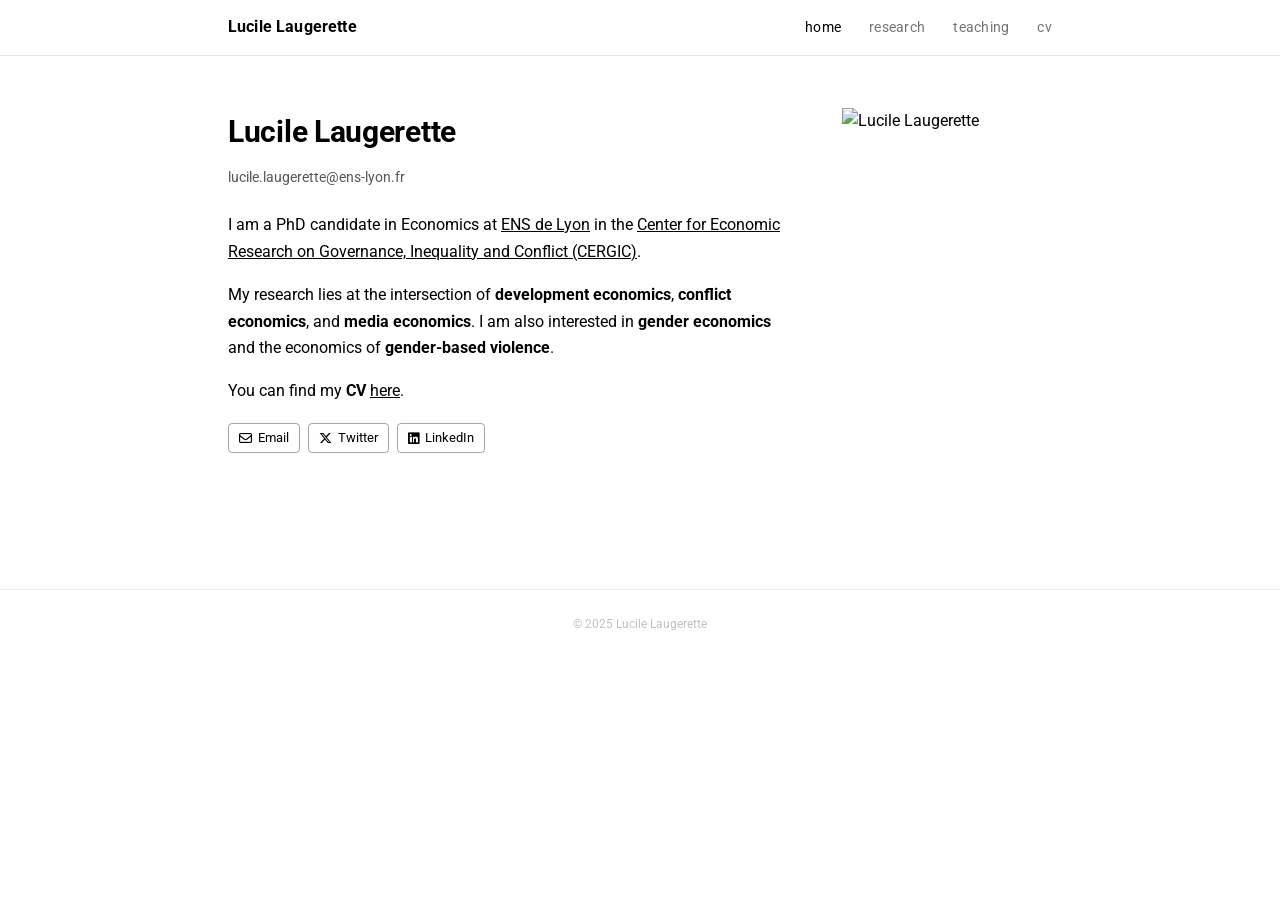
==== index.html @ d3049e8c "Add files via upload" ====
<!DOCTYPE html>
<html lang="en">
<head>
  <meta charset="UTF-8">
  <meta name="viewport" content="width=device-width, initial-scale=1.0">
  <title>Lucile Laugerette</title>
  <meta name="description" content="PhD candidate in Economics at ENS de Lyon. Research on development economics, conflict economics, and media economics.">
  <link rel="stylesheet" href="assets/css/style.css">
  <link rel="preconnect" href="https://fonts.googleapis.com">
  <link rel="preconnect" href="https://fonts.gstatic.com" crossorigin>
  <link href="https://fonts.googleapis.com/css2?family=Roboto:wght@400;500;700&display=swap" rel="stylesheet">
  <link rel="stylesheet" href="https://cdnjs.cloudflare.com/ajax/libs/font-awesome/6.4.2/css/all.min.css" crossorigin="anonymous">
</head>
<body>

  <nav class="navbar">
    <div class="navbar-container">
      <a class="navbar-brand" href="index.html">Lucile Laugerette</a>
      <ul class="navbar-nav">
        <li><a href="index.html" class="active">home</a></li>
        <li><a href="research.html">research</a></li>
        <li><a href="teaching.html">teaching</a></li>
        <li><a href="https://www.dropbox.com/scl/fi/gko3bkin5we8yb2ypyens/CV_2026_03.pdf?rlkey=1qbg7u7tfnl9n0yijng3u2tx8&dl=0" target="_blank">cv</a></li>
      </ul>
    </div>
  </nav>

  <main>
    <div class="profile">

      <div class="profile-info">
        <h1>Lucile Laugerette</h1>
        <a class="contact-email" href="mailto:lucile.laugerette@ens-lyon.fr">lucile.laugerette@ens-lyon.fr</a>

        <p>
          I am a PhD candidate in Economics at <a href="https://www.ens-lyon.fr/en/">ENS de Lyon</a>
          in the <a href="https://www.cergic-lyon.fr/">Center for Economic Research on Governance,
          Inequality and Conflict (CERGIC)</a>.
        </p>

        <p>
          My research lies at the intersection of <strong>development economics</strong>,
          <strong>conflict economics</strong>, and <strong>media economics</strong>.
          I am also interested in <strong>gender economics</strong> and the economics of
          <strong>gender-based violence</strong>.
        </p>

        <p>
          You can find my <strong>CV</strong>
          <a href="https://www.dropbox.com/scl/fi/gko3bkin5we8yb2ypyens/CV_2026_03.pdf?rlkey=1qbg7u7tfnl9n0yijng3u2tx8&dl=0" target="_blank">here</a>.
        </p>

        <div class="social-links">
          <a href="mailto:lucile.laugerette@ens-lyon.fr">
            <i class="fa-regular fa-envelope"></i> Email
          </a>
          <a href="https://twitter.com/lucilelgt_eco" target="_blank" rel="noopener">
            <i class="fa-brands fa-x-twitter"></i> Twitter
          </a>
          <a href="https://linkedin.com/in/lucile-laugerette" target="_blank" rel="noopener">
            <i class="fa-brands fa-linkedin"></i> LinkedIn
          </a>
          <!-- Uncomment when you have a Google Scholar profile:
          <a href="YOUR_GOOGLE_SCHOLAR_LINK" target="_blank" rel="noopener">
            <i class="fa-brands fa-google-scholar"></i> Google Scholar
          </a>
          -->
        </div>
      </div>

      <div class="profile-photo">
        <!-- Replace profile.jpg with your photo file -->
        <img src="assets/img/profile.jpg" alt="Lucile Laugerette">
      </div>

    </div>
  </main>

  <footer>
    &copy; 2025 Lucile Laugerette
  </footer>

</body>
</html>
---- assets/css/style.css ----
/* ===========================
   Lucile Laugerette — Academic Website
   Style inspired by al-folio
   =========================== */

*, *::before, *::after { box-sizing: border-box; }

html { scroll-behavior: smooth; }

body {
  margin: 0;
  font-family: "Roboto", "Helvetica Neue", Helvetica, Arial, sans-serif;
  font-size: 1rem;
  font-weight: 400;
  line-height: 1.68;
  color: #000;
  background: #fff;
}

p { margin: 0 0 1rem; }

a { color: #000; text-decoration: underline; }
a:hover { opacity: 0.6; }

/* ===========================
   NAVBAR
   =========================== */
nav.navbar {
  position: fixed;
  top: 0; left: 0; right: 0;
  height: 56px;
  background: rgba(255, 255, 255, 0.96);
  backdrop-filter: blur(6px);
  border-bottom: 1px solid rgba(0, 0, 0, 0.1);
  z-index: 1000;
  display: flex;
  align-items: center;
}

.navbar-container {
  max-width: 880px;
  width: 100%;
  margin: 0 auto;
  padding: 0 28px;
  display: flex;
  align-items: center;
  justify-content: space-between;
}

.navbar-brand {
  font-weight: 700;
  font-size: 1rem;
  text-decoration: none;
  color: #000;
  letter-spacing: 0.01em;
}

.navbar-nav {
  list-style: none;
  margin: 0; padding: 0;
  display: flex;
  gap: 28px;
}

.navbar-nav a {
  text-decoration: none;
  font-size: 0.85rem;
  color: rgba(0, 0, 0, 0.55);
  letter-spacing: 0.02em;
  transition: color 0.15s;
}

.navbar-nav a:hover,
.navbar-nav a.active {
  color: #000;
  opacity: 1;
}

/* ===========================
   MAIN CONTAINER
   =========================== */
main {
  max-width: 880px;
  margin: 0 auto;
  padding: 96px 28px 88px;
}

/* ===========================
   HOME — PROFILE SECTION
   =========================== */
.profile {
  display: flex;
  gap: 52px;
  align-items: flex-start;
  margin-top: 12px;
}

.profile-info { flex: 1; }

.profile-info h1 {
  font-size: 1.85rem;
  font-weight: 700;
  margin: 0 0 6px;
  letter-spacing: -0.01em;
}

.contact-email {
  display: inline-block;
  font-size: 0.9rem;
  color: #555;
  text-decoration: none;
  margin-bottom: 22px;
}
.contact-email:hover { opacity: 0.7; }

.profile-photo {
  width: 210px;
  flex-shrink: 0;
}

.profile-photo img {
  width: 100%;
  display: block;
}

/* Social / external links */
.social-links {
  display: flex;
  flex-wrap: wrap;
  gap: 8px;
  margin-top: 18px;
}

.social-links a {
  display: inline-flex;
  align-items: center;
  gap: 6px;
  font-size: 0.82rem;
  text-decoration: none;
  color: #000;
  border: 1px solid rgba(0, 0, 0, 0.35);
  padding: 3px 10px;
  border-radius: 4px;
  transition: background 0.15s, color 0.15s;
}

.social-links a:hover {
  background: #000;
  color: #fff;
  opacity: 1;
}

/* ===========================
   SECTION TITLE
   =========================== */
h2.section-title {
  font-size: 0.78rem;
  font-weight: 700;
  text-transform: uppercase;
  letter-spacing: 0.12em;
  border-bottom: 1px solid rgba(0, 0, 0, 0.15);
  padding-bottom: 8px;
  margin: 56px 0 28px;
  color: #000;
}

/* ===========================
   PAPER ENTRIES
   =========================== */
.paper {
  margin-bottom: 30px;
  padding-bottom: 30px;
  border-bottom: 1px solid rgba(0, 0, 0, 0.06);
}

.paper:last-child { border-bottom: none; }

.paper-title {
  font-size: 1rem;
  font-weight: 600;
  margin: 0 0 5px;
  line-height: 1.45;
}

.jmp-badge {
  display: inline-block;
  font-size: 0.68rem;
  font-weight: 700;
  text-transform: uppercase;
  letter-spacing: 0.06em;
  background: #000;
  color: #fff;
  padding: 2px 7px;
  border-radius: 3px;
  margin-left: 9px;
  vertical-align: middle;
  position: relative;
  top: -1px;
}

.paper-coauthors {
  font-size: 0.88rem;
  color: #444;
  margin: 0 0 3px;
}

.paper-venue {
  font-size: 0.88rem;
  color: #444;
  font-style: italic;
  margin: 0 0 8px;
}

.paper-links {
  display: flex;
  flex-wrap: wrap;
  gap: 6px;
  margin-top: 9px;
}

.paper-links a {
  font-size: 0.74rem;
  text-decoration: none;
  color: #000;
  border: 1px solid rgba(0, 0, 0, 0.38);
  padding: 2px 9px;
  border-radius: 3px;
  letter-spacing: 0.03em;
  transition: background 0.15s, color 0.15s;
}

.paper-links a:hover {
  background: #000;
  color: #fff;
  opacity: 1;
}

/* Collapsible abstract */
details.abstract { margin-top: 9px; }

details.abstract summary {
  cursor: pointer;
  font-size: 0.8rem;
  color: #888;
  user-select: none;
  list-style: none;
  display: inline-flex;
  align-items: center;
  gap: 5px;
  transition: color 0.15s;
}

details.abstract summary::-webkit-details-marker { display: none; }

details.abstract summary::before {
  content: "▸";
  display: inline-block;
  font-size: 0.7rem;
  transition: transform 0.2s;
}

details.abstract[open] summary::before { transform: rotate(90deg); }

details.abstract summary:hover { color: #000; }

.abstract-body {
  font-size: 0.88rem;
  color: #333;
  line-height: 1.68;
  margin-top: 10px;
  padding: 13px 16px;
  background: #f7f7f7;
  border-left: 3px solid rgba(0, 0, 0, 0.12);
}

/* ===========================
   TEACHING PAGE
   =========================== */
.teaching-year {
  font-size: 0.78rem;
  font-weight: 700;
  text-transform: uppercase;
  letter-spacing: 0.1em;
  color: #999;
  margin-bottom: 16px;
}

.teaching-entry {
  margin-bottom: 26px;
  padding-bottom: 26px;
  border-bottom: 1px solid rgba(0, 0, 0, 0.06);
}

.teaching-entry:last-child { border-bottom: none; }

.teaching-entry h3 {
  font-size: 1rem;
  font-weight: 600;
  margin: 0 0 4px;
}

.teaching-entry .course-meta {
  font-size: 0.88rem;
  color: #555;
  margin: 0;
}

/* ===========================
   FOOTER
   =========================== */
footer {
  text-align: center;
  padding: 24px;
  font-size: 0.78rem;
  color: #c0c0c0;
  border-top: 1px solid rgba(0, 0, 0, 0.07);
  margin-top: 48px;
}

/* ===========================
   RESPONSIVE
   =========================== */
@media (max-width: 640px) {
  .profile { flex-direction: column-reverse; }
  .profile-photo { width: 150px; }
  main { padding: 80px 20px 64px; }
  .navbar-container { padding: 0 18px; }
  .navbar-nav { gap: 18px; }
}
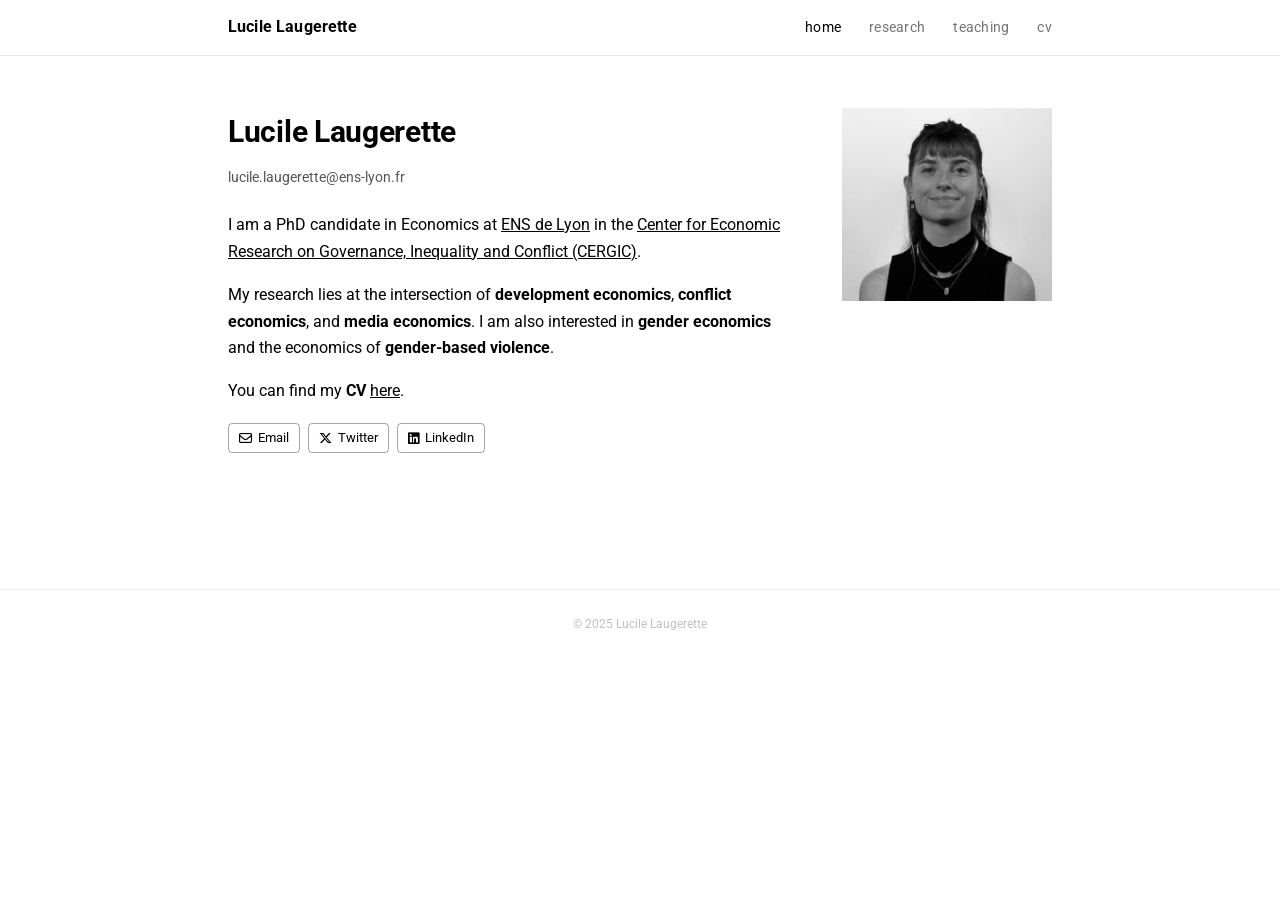
==== commit 86530b13: "Add files via upload" ====
--- a/index.html
+++ b/index.html
@@ -20,7 +20,7 @@
         <li><a href="index.html" class="active">home</a></li>
         <li><a href="research.html">research</a></li>
         <li><a href="teaching.html">teaching</a></li>
-        <li><a href="https://www.dropbox.com/scl/fi/gko3bkin5we8yb2ypyens/CV_2026_03.pdf?rlkey=1qbg7u7tfnl9n0yijng3u2tx8&dl=0" target="_blank">cv</a></li>
+        <li><a href="cv.html" target="_blank">cv</a></li>
       </ul>
     </div>
   </nav>
@@ -47,7 +47,7 @@
 
         <p>
           You can find my <strong>CV</strong>
-          <a href="https://www.dropbox.com/scl/fi/gko3bkin5we8yb2ypyens/CV_2026_03.pdf?rlkey=1qbg7u7tfnl9n0yijng3u2tx8&dl=0" target="_blank">here</a>.
+          <a href="cv.html" target="_blank">here</a>.
         </p>
 
         <div class="social-links">
@@ -70,7 +70,7 @@
 
       <div class="profile-photo">
         <!-- Replace profile.jpg with your photo file -->
-        <img src="assets/img/profile.jpg" alt="Lucile Laugerette">
+        <img src="profile.jpg" alt="Lucile Laugerette">
       </div>
 
     </div>
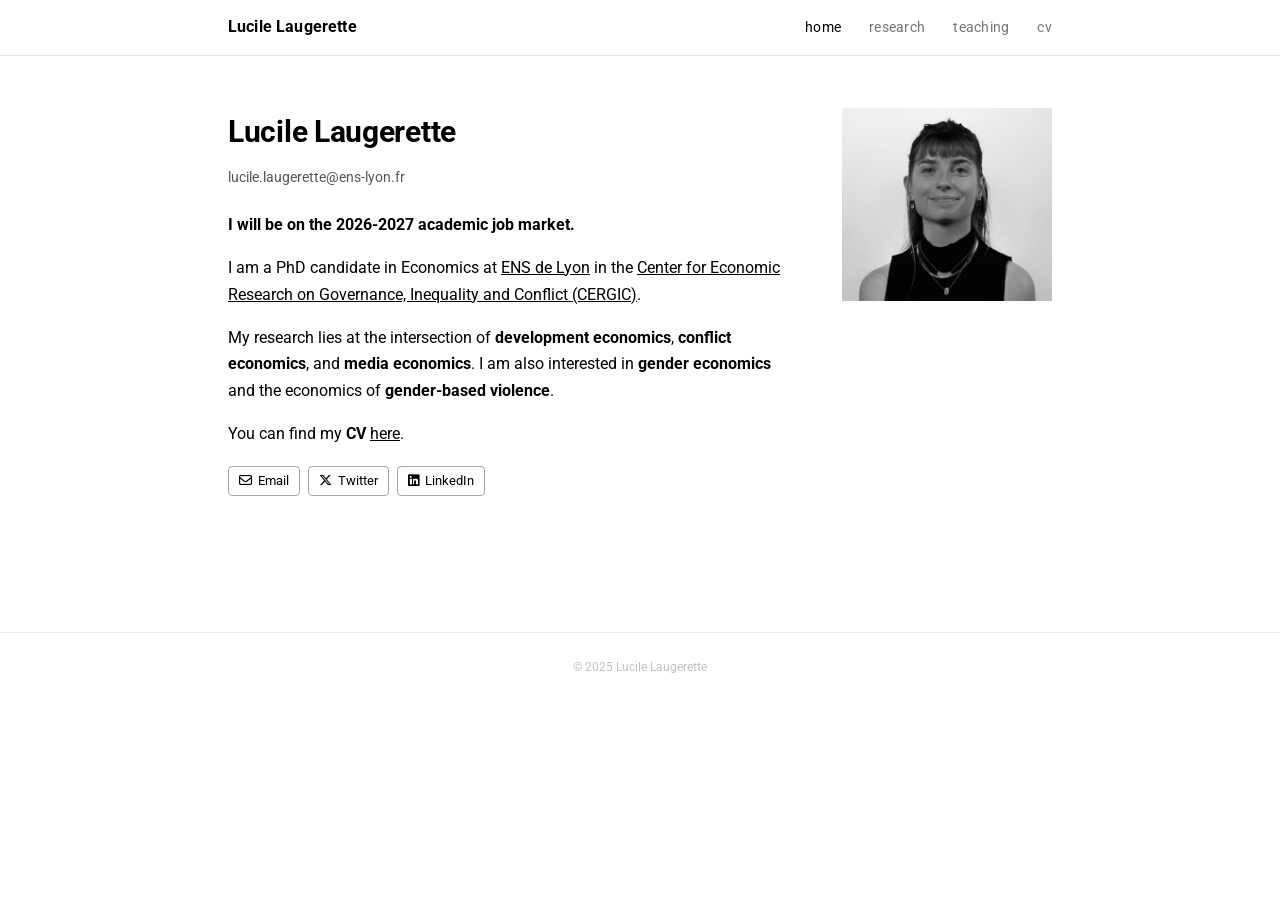
==== commit 3db96253: "Add files via upload" ====
--- a/index.html
+++ b/index.html
@@ -31,6 +31,8 @@
       <div class="profile-info">
         <h1>Lucile Laugerette</h1>
         <a class="contact-email" href="mailto:lucile.laugerette@ens-lyon.fr">lucile.laugerette@ens-lyon.fr</a>
+
+        <p><strong>I will be on the 2026-2027 academic job market.</strong></p>
 
         <p>
           I am a PhD candidate in Economics at <a href="https://www.ens-lyon.fr/en/">ENS de Lyon</a>
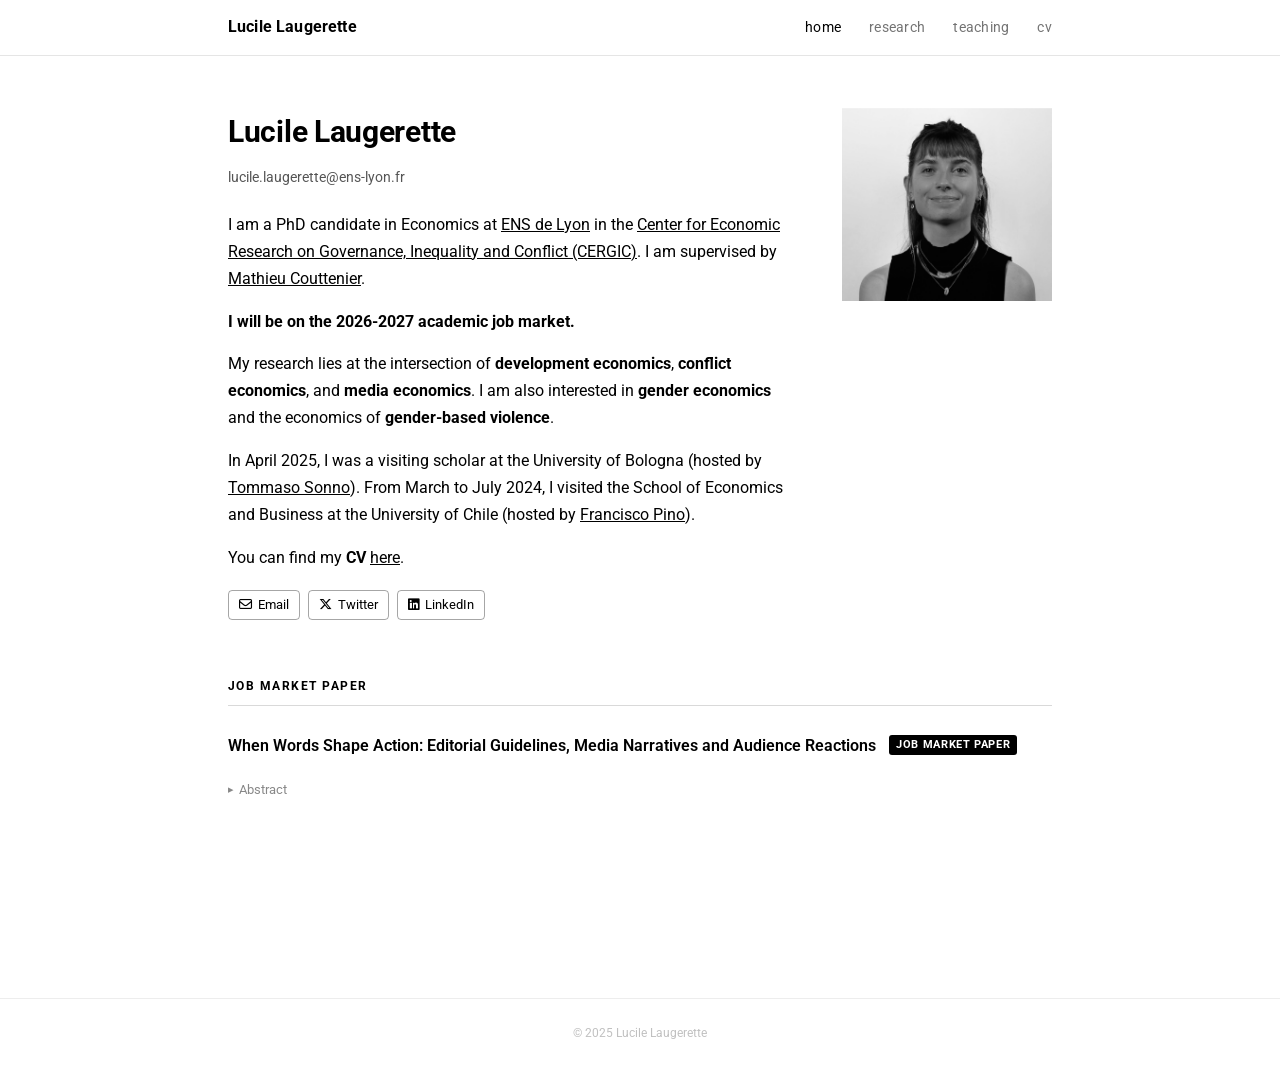
==== commit a52dfcbd: "Add files via upload" ====
--- a/index.html
+++ b/index.html
@@ -15,7 +15,7 @@
 
   <nav class="navbar">
     <div class="navbar-container">
-      <a class="navbar-brand" href="index.html">Lucile Laugerette</a>
+      <a class="navbar-brand" href="index.html">Lucile <strong>Laugerette</strong></a>
       <ul class="navbar-nav">
         <li><a href="index.html" class="active">home</a></li>
         <li><a href="research.html">research</a></li>
@@ -29,22 +29,31 @@
     <div class="profile">
 
       <div class="profile-info">
-        <h1>Lucile Laugerette</h1>
+        <h1>Lucile <strong>Laugerette</strong></h1>
         <a class="contact-email" href="mailto:lucile.laugerette@ens-lyon.fr">lucile.laugerette@ens-lyon.fr</a>
 
-        <p><strong>I will be on the 2026-2027 academic job market.</strong></p>
 
         <p>
           I am a PhD candidate in Economics at <a href="https://www.ens-lyon.fr/en/">ENS de Lyon</a>
           in the <a href="https://www.cergic-lyon.fr/">Center for Economic Research on Governance,
-          Inequality and Conflict (CERGIC)</a>.
+          Inequality and Conflict (CERGIC)</a>. I am supervised by <a href="https://sites.google.com/site/coutteniermathieu/home" target="_blank">Mathieu Couttenier</a>.
         </p>
+        
+        <p><strong>I will be on the 2026-2027 academic job market.</strong></p>
 
         <p>
           My research lies at the intersection of <strong>development economics</strong>,
           <strong>conflict economics</strong>, and <strong>media economics</strong>.
           I am also interested in <strong>gender economics</strong> and the economics of
           <strong>gender-based violence</strong>.
+        </p>
+
+        <p>
+          In April 2025, I was a visiting scholar at the University of Bologna (hosted by
+          <a href="https://www.tommasosonno.com/" target="_blank">Tommaso Sonno</a>).
+          From March to July 2024, I visited the School of Economics and Business at the
+          University of Chile (hosted by
+          <a href="http://www.franciscopino.com/Site/Home.html" target="_blank">Francisco Pino</a>).
         </p>
 
         <p>
@@ -76,6 +85,45 @@
       </div>
 
     </div>
+
+    <section class="jmp-section">
+      <h2 class="section-title">Job Market Paper</h2>
+      <div class="paper paper-with-image">
+        <div class="paper-content">
+          <p class="paper-title">
+            When Words Shape Action: Editorial Guidelines, Media Narratives and Audience Reactions
+            <span class="jmp-badge">Job Market Paper</span>
+          </p>
+          <div class="paper-links">
+            <!-- <a href="#">PDF</a> -->
+            <!-- <a href="#">Slides</a> -->
+          </div>
+          <details class="abstract">
+            <summary>Abstract</summary>
+            <div class="abstract-body">
+              Media organizations increasingly adopt editorial standards to govern coverage of sensitive
+              topics, yet their effectiveness as policy instruments remains unexamined. This paper evaluates
+              newsroom guidelines designed to improve reporting on gender-based violence in France. Between
+              2018 and 2025, I document the staggered adoption of editorial guidelines across 42 local
+              newspapers, which simultaneously discourage euphemistic terminology, mandate legally precise
+              language, and often require provision of emergency resources. Combining exhaustive femicide
+              event records with article-level text analysis and departmental helpline and petition data,
+              I estimate effects on both coverage patterns and victim help-seeking behavior. Event-study estimates
+              reveal that guideline adoption reduces passion-framed articles by 79% and increases
+              legally precise terminology by 87%, with no reduction in coverage volume. These reporting
+              shifts translate into measurable behavioral responses: departments with greater circulation of
+              compliant coverage are associated with higher calls to the national domestic violence helpline.
+              These findings suggest that editorial guidelines are a scalable and low-cost policy instrument
+              through which media organizations can reshape narratives around gender-based violence.
+            </div>
+          </details>
+        </div>
+        <div class="paper-image">
+          <img src="assets/img/paper-jmp.jpg" alt="Editorial guidelines paper figure" onerror="this.style.display='none'">
+        </div>
+      </div>
+    </section>
+
   </main>
 
   <footer>
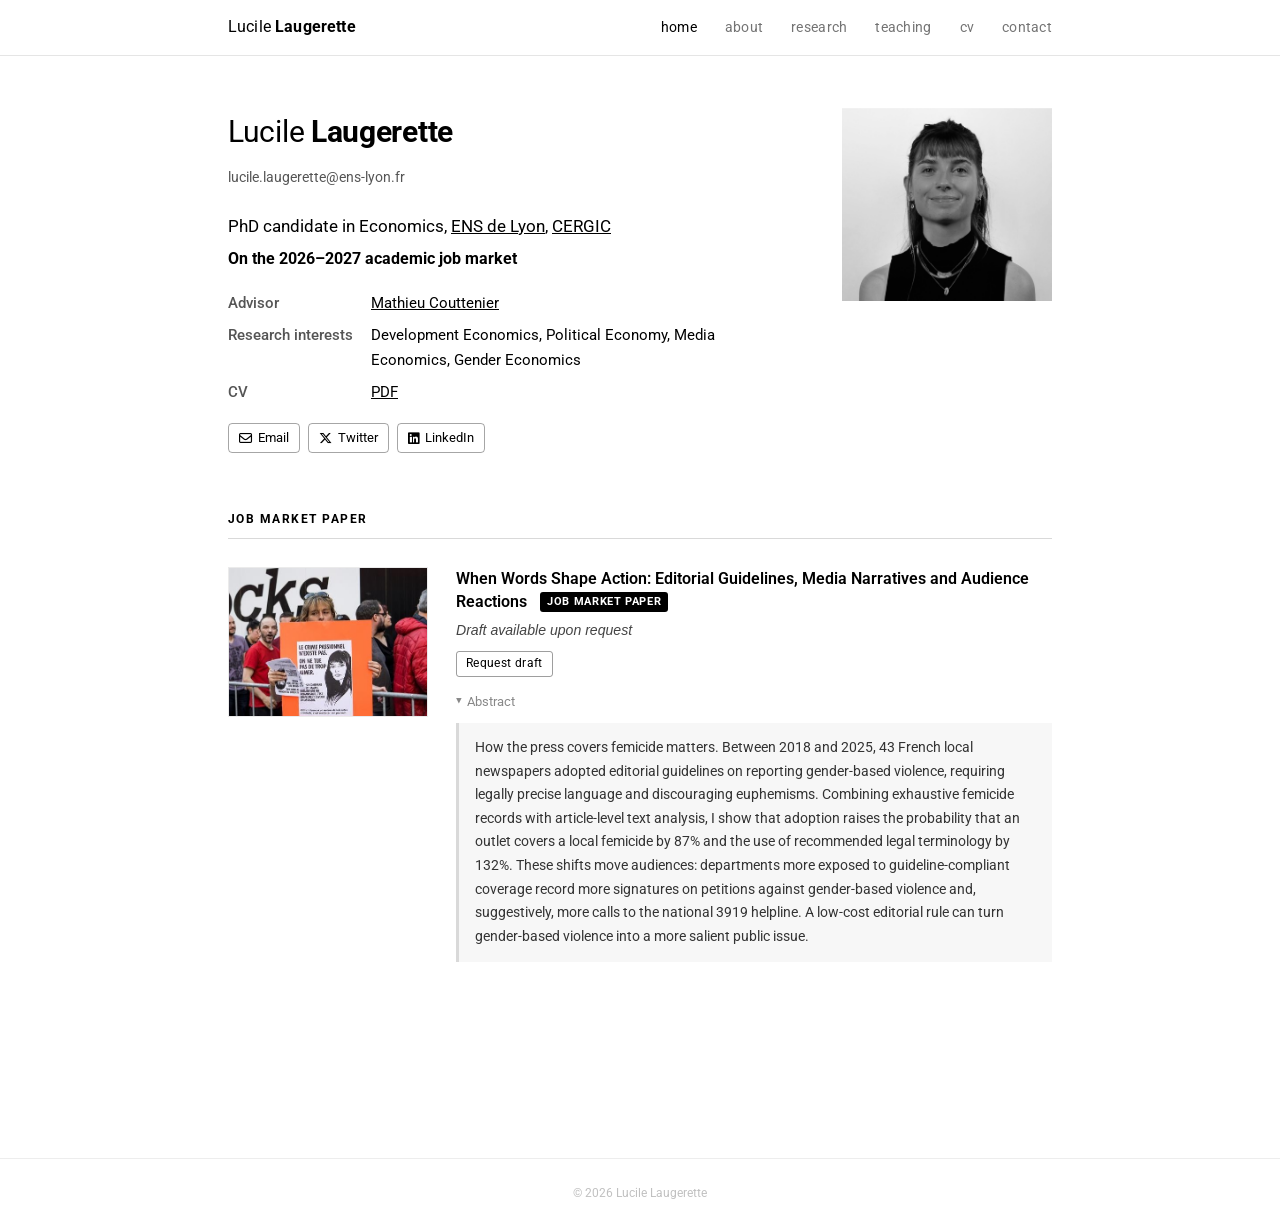
==== commit c9663930: "Add files via upload" ====
--- a/index.html
+++ b/index.html
@@ -1,134 +1,118 @@
-<!DOCTYPE html>
-<html lang="en">
-<head>
-  <meta charset="UTF-8">
-  <meta name="viewport" content="width=device-width, initial-scale=1.0">
-  <title>Lucile Laugerette</title>
-  <meta name="description" content="PhD candidate in Economics at ENS de Lyon. Research on development economics, conflict economics, and media economics.">
-  <link rel="stylesheet" href="assets/css/style.css">
-  <link rel="preconnect" href="https://fonts.googleapis.com">
-  <link rel="preconnect" href="https://fonts.gstatic.com" crossorigin>
-  <link href="https://fonts.googleapis.com/css2?family=Roboto:wght@400;500;700&display=swap" rel="stylesheet">
-  <link rel="stylesheet" href="https://cdnjs.cloudflare.com/ajax/libs/font-awesome/6.4.2/css/all.min.css" crossorigin="anonymous">
-</head>
-<body>
-
-  <nav class="navbar">
-    <div class="navbar-container">
-      <a class="navbar-brand" href="index.html">Lucile <strong>Laugerette</strong></a>
-      <ul class="navbar-nav">
-        <li><a href="index.html" class="active">home</a></li>
-        <li><a href="research.html">research</a></li>
-        <li><a href="teaching.html">teaching</a></li>
-        <li><a href="cv.html" target="_blank">cv</a></li>
-      </ul>
-    </div>
-  </nav>
-
-  <main>
-    <div class="profile">
-
-      <div class="profile-info">
-        <h1>Lucile <strong>Laugerette</strong></h1>
-        <a class="contact-email" href="mailto:lucile.laugerette@ens-lyon.fr">lucile.laugerette@ens-lyon.fr</a>
-
-
-        <p>
-          I am a PhD candidate in Economics at <a href="https://www.ens-lyon.fr/en/">ENS de Lyon</a>
-          in the <a href="https://www.cergic-lyon.fr/">Center for Economic Research on Governance,
-          Inequality and Conflict (CERGIC)</a>. I am supervised by <a href="https://sites.google.com/site/coutteniermathieu/home" target="_blank">Mathieu Couttenier</a>.
-        </p>
-        
-        <p><strong>I will be on the 2026-2027 academic job market.</strong></p>
-
-        <p>
-          My research lies at the intersection of <strong>development economics</strong>,
-          <strong>conflict economics</strong>, and <strong>media economics</strong>.
-          I am also interested in <strong>gender economics</strong> and the economics of
-          <strong>gender-based violence</strong>.
-        </p>
-
-        <p>
-          In April 2025, I was a visiting scholar at the University of Bologna (hosted by
-          <a href="https://www.tommasosonno.com/" target="_blank">Tommaso Sonno</a>).
-          From March to July 2024, I visited the School of Economics and Business at the
-          University of Chile (hosted by
-          <a href="http://www.franciscopino.com/Site/Home.html" target="_blank">Francisco Pino</a>).
-        </p>
-
-        <p>
-          You can find my <strong>CV</strong>
-          <a href="cv.html" target="_blank">here</a>.
-        </p>
-
-        <div class="social-links">
-          <a href="mailto:lucile.laugerette@ens-lyon.fr">
-            <i class="fa-regular fa-envelope"></i> Email
-          </a>
-          <a href="https://twitter.com/lucilelgt_eco" target="_blank" rel="noopener">
-            <i class="fa-brands fa-x-twitter"></i> Twitter
-          </a>
-          <a href="https://linkedin.com/in/lucile-laugerette" target="_blank" rel="noopener">
-            <i class="fa-brands fa-linkedin"></i> LinkedIn
-          </a>
-          <!-- Uncomment when you have a Google Scholar profile:
-          <a href="YOUR_GOOGLE_SCHOLAR_LINK" target="_blank" rel="noopener">
-            <i class="fa-brands fa-google-scholar"></i> Google Scholar
-          </a>
-          -->
-        </div>
-      </div>
-
-      <div class="profile-photo">
-        <!-- Replace profile.jpg with your photo file -->
-        <img src="profile.jpg" alt="Lucile Laugerette">
-      </div>
-
-    </div>
-
-    <section class="jmp-section">
-      <h2 class="section-title">Job Market Paper</h2>
-      <div class="paper paper-with-image">
-        <div class="paper-content">
-          <p class="paper-title">
-            When Words Shape Action: Editorial Guidelines, Media Narratives and Audience Reactions
-            <span class="jmp-badge">Job Market Paper</span>
-          </p>
-          <div class="paper-links">
-            <!-- <a href="#">PDF</a> -->
-            <!-- <a href="#">Slides</a> -->
-          </div>
-          <details class="abstract">
-            <summary>Abstract</summary>
-            <div class="abstract-body">
-              Media organizations increasingly adopt editorial standards to govern coverage of sensitive
-              topics, yet their effectiveness as policy instruments remains unexamined. This paper evaluates
-              newsroom guidelines designed to improve reporting on gender-based violence in France. Between
-              2018 and 2025, I document the staggered adoption of editorial guidelines across 42 local
-              newspapers, which simultaneously discourage euphemistic terminology, mandate legally precise
-              language, and often require provision of emergency resources. Combining exhaustive femicide
-              event records with article-level text analysis and departmental helpline and petition data,
-              I estimate effects on both coverage patterns and victim help-seeking behavior. Event-study estimates
-              reveal that guideline adoption reduces passion-framed articles by 79% and increases
-              legally precise terminology by 87%, with no reduction in coverage volume. These reporting
-              shifts translate into measurable behavioral responses: departments with greater circulation of
-              compliant coverage are associated with higher calls to the national domestic violence helpline.
-              These findings suggest that editorial guidelines are a scalable and low-cost policy instrument
-              through which media organizations can reshape narratives around gender-based violence.
-            </div>
-          </details>
-        </div>
-        <div class="paper-image">
-          <img src="assets/img/paper-jmp.jpg" alt="Editorial guidelines paper figure" onerror="this.style.display='none'">
-        </div>
-      </div>
-    </section>
-
-  </main>
-
-  <footer>
-    &copy; 2025 Lucile Laugerette
-  </footer>
-
-</body>
-</html>
+<!DOCTYPE html>
+<html lang="en">
+<head>
+  <meta charset="UTF-8">
+  <meta name="viewport" content="width=device-width, initial-scale=1.0">
+  <title>Lucile Laugerette</title>
+  <meta name="description" content="PhD candidate in Economics at ENS de Lyon (CERGIC). Research in development economics, political economy, media economics and gender economics.">
+  <link rel="stylesheet" href="assets/css/style.css">
+  <link rel="preconnect" href="https://fonts.googleapis.com">
+  <link rel="preconnect" href="https://fonts.gstatic.com" crossorigin>
+  <link href="https://fonts.googleapis.com/css2?family=Roboto:wght@400;500;700&display=swap" rel="stylesheet">
+  <link rel="stylesheet" href="https://cdnjs.cloudflare.com/ajax/libs/font-awesome/6.4.2/css/all.min.css" crossorigin="anonymous">
+</head>
+<body>
+
+  <nav class="navbar">
+    <div class="navbar-container">
+      <a class="navbar-brand" href="index.html">Lucile <strong>Laugerette</strong></a>
+      <ul class="navbar-nav">
+        <li><a href="index.html" class="active">home</a></li>
+        <li><a href="about.html">about</a></li>
+        <li><a href="research.html">research</a></li>
+        <li><a href="teaching.html">teaching</a></li>
+        <li><a href="https://www.dropbox.com/scl/fi/j5gqd76u5qinqib45f7vp/CV_2026_05.pdf?rlkey=y3kwdu54snvxaa0f609go1i73&dl=0" target="_blank">cv</a></li>
+        <li><a href="contact.html">contact</a></li>
+      </ul>
+    </div>
+  </nav>
+
+  <main>
+    <div class="profile">
+
+      <div class="profile-info">
+        <h1>Lucile <strong>Laugerette</strong></h1>
+        <a class="contact-email" href="mailto:lucile.laugerette@ens-lyon.fr">lucile.laugerette@ens-lyon.fr</a>
+
+        <p class="profile-role">
+          PhD candidate in Economics,
+          <a href="https://www.ens-lyon.fr/en/" target="_blank">ENS de Lyon</a>,
+          <a href="https://www.cergic-lyon.fr/" target="_blank">CERGIC</a>
+        </p>
+
+        <p class="profile-market"><strong>On the 2026–2027 academic job market</strong></p>
+
+        <dl class="profile-facts">
+          <dt>Advisor</dt>
+          <dd><a href="https://sites.google.com/site/coutteniermathieu/home" target="_blank">Mathieu Couttenier</a></dd>
+          <dt>Research interests</dt>
+          <dd>Development Economics, Political Economy, Media Economics, Gender Economics</dd>
+          <dt>CV</dt>
+          <dd><a href="https://www.dropbox.com/scl/fi/j5gqd76u5qinqib45f7vp/CV_2026_05.pdf?rlkey=y3kwdu54snvxaa0f609go1i73&dl=0" target="_blank">PDF</a></dd>
+        </dl>
+
+        <div class="social-links">
+          <a href="mailto:lucile.laugerette@ens-lyon.fr">
+            <i class="fa-regular fa-envelope"></i> Email
+          </a>
+          <a href="https://twitter.com/lucilelgt_eco" target="_blank" rel="noopener">
+            <i class="fa-brands fa-x-twitter"></i> Twitter
+          </a>
+          <a href="https://linkedin.com/in/lucile-laugerette" target="_blank" rel="noopener">
+            <i class="fa-brands fa-linkedin"></i> LinkedIn
+          </a>
+          <!-- Uncomment when you have a Google Scholar profile:
+          <a href="YOUR_GOOGLE_SCHOLAR_LINK" target="_blank" rel="noopener">
+            <i class="fa-brands fa-google-scholar"></i> Google Scholar
+          </a>
+          -->
+        </div>
+      </div>
+
+      <div class="profile-photo">
+        <img src="profile.jpg" alt="Lucile Laugerette">
+      </div>
+
+    </div>
+
+    <section class="jmp-section">
+      <h2 class="section-title">Job Market Paper</h2>
+      <div class="paper paper-with-image">
+        <div class="paper-content">
+          <p class="paper-title">
+            When Words Shape Action: Editorial Guidelines, Media Narratives and Audience Reactions
+            <span class="jmp-badge">Job Market Paper</span>
+          </p>
+          <p class="paper-venue">Draft available upon request</p>
+          <div class="paper-links">
+            <a href="mailto:lucile.laugerette@ens-lyon.fr?subject=Job%20Market%20Paper%20request">Request draft</a>
+            <!-- <a href="#">Slides</a> -->
+          </div>
+          <details class="abstract" open>
+            <summary>Abstract</summary>
+            <div class="abstract-body">
+              How the press covers femicide matters. Between 2018 and 2025, 43 French local newspapers
+              adopted editorial guidelines on reporting gender-based violence, requiring legally precise
+              language and discouraging euphemisms. Combining exhaustive femicide records with article-level
+              text analysis, I show that adoption raises the probability that an outlet covers a local
+              femicide by 87% and the use of recommended legal terminology by 132%. These shifts move
+              audiences: departments more exposed to guideline-compliant coverage record more signatures on
+              petitions against gender-based violence and, suggestively, more calls to the national 3919
+              helpline. A low-cost editorial rule can turn gender-based violence into a more salient public issue.
+            </div>
+          </details>
+        </div>
+        <div class="paper-image">
+          <img src="assets/img/paper-jmp.jpg" alt="Editorial guidelines paper figure" onerror="this.style.display='none'">
+        </div>
+      </div>
+    </section>
+
+  </main>
+
+  <footer>
+    &copy; 2026 Lucile Laugerette
+  </footer>
+
+</body>
+</html>
--- a/assets/css/style.css
+++ b/assets/css/style.css
@@ -48,11 +48,15 @@
 }
 
 .navbar-brand {
+  font-weight: 400;
+  font-size: 1rem;
+  text-decoration: none;
+  color: #000;
+  letter-spacing: 0.01em;
+}
+
+.navbar-brand strong {
   font-weight: 700;
-  font-size: 1rem;
-  text-decoration: none;
-  color: #000;
-  letter-spacing: 0.01em;
 }
 
 .navbar-nav {
@@ -99,7 +103,7 @@
 
 .profile-info h1 {
   font-size: 1.85rem;
-  font-weight: 700;
+  font-weight: 400;
   margin: 0 0 6px;
   letter-spacing: -0.01em;
 }
@@ -112,6 +116,33 @@
   margin-bottom: 22px;
 }
 .contact-email:hover { opacity: 0.7; }
+
+.profile-role {
+  font-size: 1.05rem;
+  margin-bottom: 6px;
+}
+
+.profile-market { margin-bottom: 18px; }
+
+.profile-facts {
+  display: grid;
+  grid-template-columns: max-content 1fr;
+  gap: 6px 18px;
+  margin: 0 0 8px;
+  font-size: 0.95rem;
+}
+
+.profile-facts dt {
+  font-weight: 500;
+  color: #555;
+}
+
+.profile-facts dd { margin: 0; }
+
+@media (max-width: 640px) {
+  .profile-facts { grid-template-columns: 1fr; gap: 0; }
+  .profile-facts dd { margin-bottom: 8px; }
+}
 
 .profile-photo {
   width: 210px;
@@ -174,6 +205,37 @@
 }
 
 .paper:last-child { border-bottom: none; }
+
+.paper-with-image {
+  display: flex;
+  flex-direction: row-reverse;
+  gap: 28px;
+  align-items: flex-start;
+}
+
+.paper-with-image .paper-content {
+  flex: 1;
+  min-width: 0;
+}
+
+.paper-image {
+  flex: 0 0 200px;
+  width: 200px;
+}
+
+.paper-image img {
+  width: 200px;
+  height: 150px;
+  object-fit: cover;
+  display: block;
+  border: 1px solid rgba(0,0,0,0.08);
+}
+
+@media (max-width: 640px) {
+  .paper-with-image { flex-direction: column; }
+  .paper-image { width: 100%; flex: none; }
+  .paper-image img { width: 100%; height: 180px; }
+}
 
 .paper-title {
   font-size: 1rem;
@@ -277,12 +339,26 @@
    TEACHING PAGE
    =========================== */
 .teaching-year {
-  font-size: 0.78rem;
-  font-weight: 700;
-  text-transform: uppercase;
-  letter-spacing: 0.1em;
-  color: #999;
-  margin-bottom: 16px;
+  font-size: 1rem;
+  margin: 24px 0 4px;
+}
+
+.teaching-list {
+  list-style: disc;
+  padding-left: 1.6em;
+  margin: 0 0 4px;
+}
+
+.teaching-list li {
+  font-size: 1rem;
+  color: #333;
+  margin-bottom: 4px;
+}
+
+.course-hours {
+  color: #777;
+  font-size: 0.9rem;
+  white-space: nowrap;
 }
 
 .teaching-entry {
@@ -323,7 +399,8 @@
 @media (max-width: 640px) {
   .profile { flex-direction: column-reverse; }
   .profile-photo { width: 150px; }
-  main { padding: 80px 20px 64px; }
-  .navbar-container { padding: 0 18px; }
-  .navbar-nav { gap: 18px; }
-}
+  main { padding: 104px 20px 64px; }
+  nav.navbar { height: auto; padding: 8px 0; }
+  .navbar-container { padding: 0 18px; flex-wrap: wrap; row-gap: 2px; }
+  .navbar-nav { gap: 14px; flex-wrap: wrap; }
+}
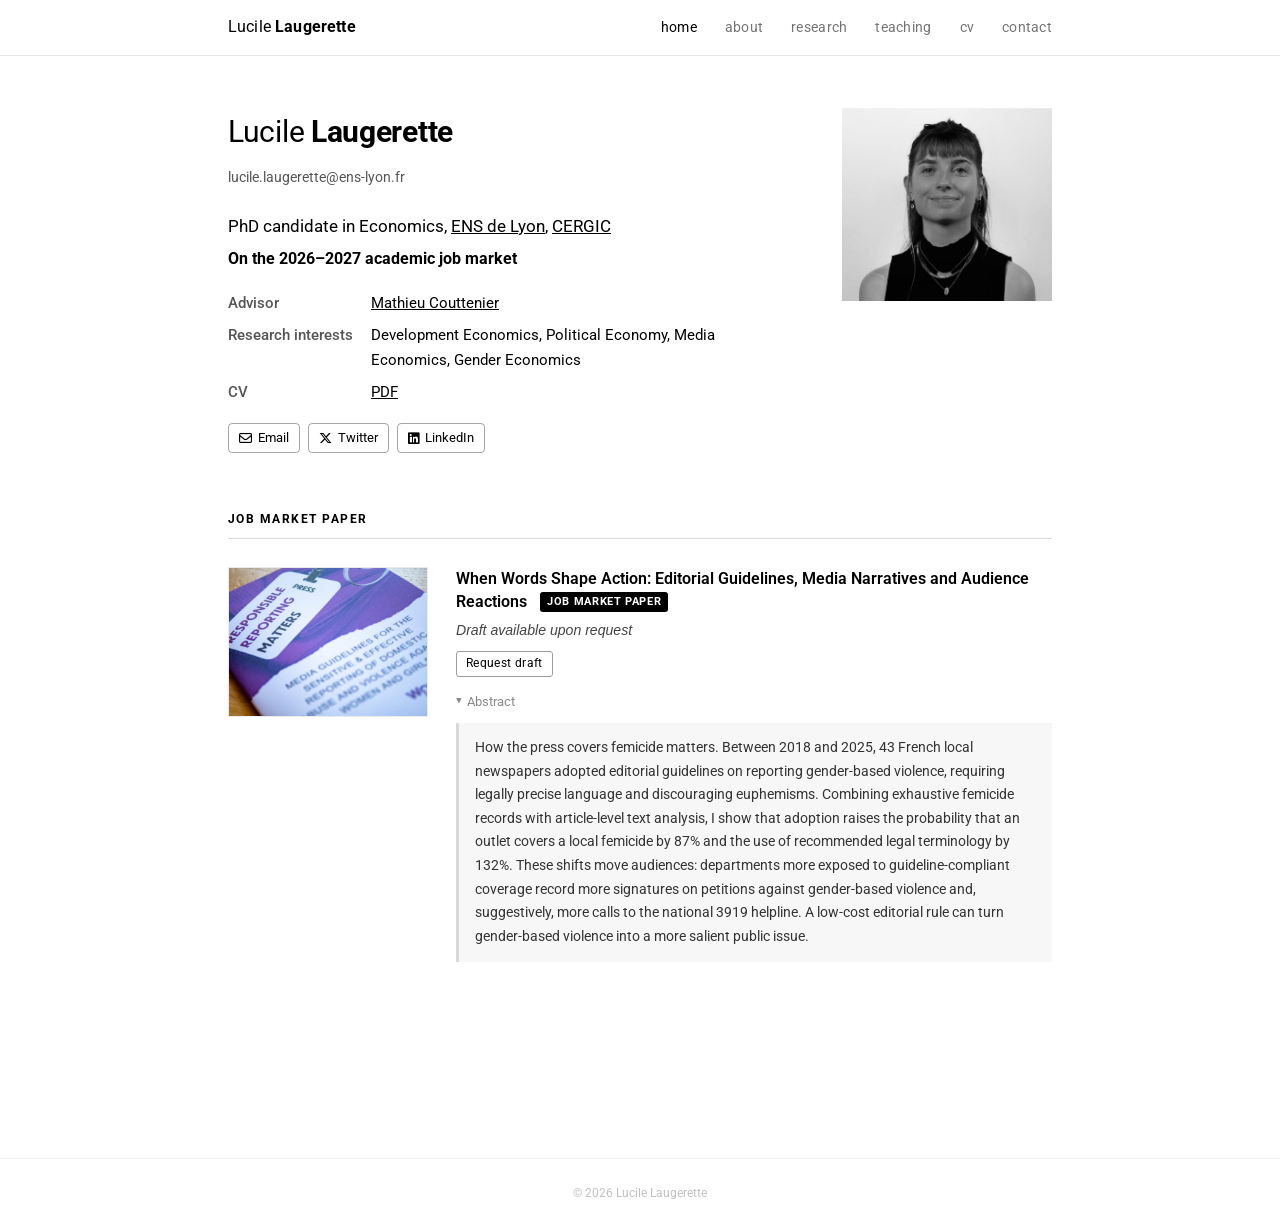
==== commit df21911c: "Add files via upload" ====
--- a/index.html
+++ b/index.html
@@ -1,118 +1,118 @@
-<!DOCTYPE html>
-<html lang="en">
-<head>
-  <meta charset="UTF-8">
-  <meta name="viewport" content="width=device-width, initial-scale=1.0">
-  <title>Lucile Laugerette</title>
-  <meta name="description" content="PhD candidate in Economics at ENS de Lyon (CERGIC). Research in development economics, political economy, media economics and gender economics.">
-  <link rel="stylesheet" href="assets/css/style.css">
-  <link rel="preconnect" href="https://fonts.googleapis.com">
-  <link rel="preconnect" href="https://fonts.gstatic.com" crossorigin>
-  <link href="https://fonts.googleapis.com/css2?family=Roboto:wght@400;500;700&display=swap" rel="stylesheet">
-  <link rel="stylesheet" href="https://cdnjs.cloudflare.com/ajax/libs/font-awesome/6.4.2/css/all.min.css" crossorigin="anonymous">
-</head>
-<body>
-
-  <nav class="navbar">
-    <div class="navbar-container">
-      <a class="navbar-brand" href="index.html">Lucile <strong>Laugerette</strong></a>
-      <ul class="navbar-nav">
-        <li><a href="index.html" class="active">home</a></li>
-        <li><a href="about.html">about</a></li>
-        <li><a href="research.html">research</a></li>
-        <li><a href="teaching.html">teaching</a></li>
-        <li><a href="https://www.dropbox.com/scl/fi/j5gqd76u5qinqib45f7vp/CV_2026_05.pdf?rlkey=y3kwdu54snvxaa0f609go1i73&dl=0" target="_blank">cv</a></li>
-        <li><a href="contact.html">contact</a></li>
-      </ul>
-    </div>
-  </nav>
-
-  <main>
-    <div class="profile">
-
-      <div class="profile-info">
-        <h1>Lucile <strong>Laugerette</strong></h1>
-        <a class="contact-email" href="mailto:lucile.laugerette@ens-lyon.fr">lucile.laugerette@ens-lyon.fr</a>
-
-        <p class="profile-role">
-          PhD candidate in Economics,
-          <a href="https://www.ens-lyon.fr/en/" target="_blank">ENS de Lyon</a>,
-          <a href="https://www.cergic-lyon.fr/" target="_blank">CERGIC</a>
-        </p>
-
-        <p class="profile-market"><strong>On the 2026–2027 academic job market</strong></p>
-
-        <dl class="profile-facts">
-          <dt>Advisor</dt>
-          <dd><a href="https://sites.google.com/site/coutteniermathieu/home" target="_blank">Mathieu Couttenier</a></dd>
-          <dt>Research interests</dt>
-          <dd>Development Economics, Political Economy, Media Economics, Gender Economics</dd>
-          <dt>CV</dt>
-          <dd><a href="https://www.dropbox.com/scl/fi/j5gqd76u5qinqib45f7vp/CV_2026_05.pdf?rlkey=y3kwdu54snvxaa0f609go1i73&dl=0" target="_blank">PDF</a></dd>
-        </dl>
-
-        <div class="social-links">
-          <a href="mailto:lucile.laugerette@ens-lyon.fr">
-            <i class="fa-regular fa-envelope"></i> Email
-          </a>
-          <a href="https://twitter.com/lucilelgt_eco" target="_blank" rel="noopener">
-            <i class="fa-brands fa-x-twitter"></i> Twitter
-          </a>
-          <a href="https://linkedin.com/in/lucile-laugerette" target="_blank" rel="noopener">
-            <i class="fa-brands fa-linkedin"></i> LinkedIn
-          </a>
-          <!-- Uncomment when you have a Google Scholar profile:
-          <a href="YOUR_GOOGLE_SCHOLAR_LINK" target="_blank" rel="noopener">
-            <i class="fa-brands fa-google-scholar"></i> Google Scholar
-          </a>
-          -->
-        </div>
-      </div>
-
-      <div class="profile-photo">
-        <img src="profile.jpg" alt="Lucile Laugerette">
-      </div>
-
-    </div>
-
-    <section class="jmp-section">
-      <h2 class="section-title">Job Market Paper</h2>
-      <div class="paper paper-with-image">
-        <div class="paper-content">
-          <p class="paper-title">
-            When Words Shape Action: Editorial Guidelines, Media Narratives and Audience Reactions
-            <span class="jmp-badge">Job Market Paper</span>
-          </p>
-          <p class="paper-venue">Draft available upon request</p>
-          <div class="paper-links">
-            <a href="mailto:lucile.laugerette@ens-lyon.fr?subject=Job%20Market%20Paper%20request">Request draft</a>
-            <!-- <a href="#">Slides</a> -->
-          </div>
-          <details class="abstract" open>
-            <summary>Abstract</summary>
-            <div class="abstract-body">
-              How the press covers femicide matters. Between 2018 and 2025, 43 French local newspapers
-              adopted editorial guidelines on reporting gender-based violence, requiring legally precise
-              language and discouraging euphemisms. Combining exhaustive femicide records with article-level
-              text analysis, I show that adoption raises the probability that an outlet covers a local
-              femicide by 87% and the use of recommended legal terminology by 132%. These shifts move
-              audiences: departments more exposed to guideline-compliant coverage record more signatures on
-              petitions against gender-based violence and, suggestively, more calls to the national 3919
-              helpline. A low-cost editorial rule can turn gender-based violence into a more salient public issue.
-            </div>
-          </details>
-        </div>
-        <div class="paper-image">
-          <img src="assets/img/paper-jmp.jpg" alt="Editorial guidelines paper figure" onerror="this.style.display='none'">
-        </div>
-      </div>
-    </section>
-
-  </main>
-
-  <footer>
-    &copy; 2026 Lucile Laugerette
-  </footer>
-
-</body>
-</html>
+<!DOCTYPE html>
+<html lang="en">
+<head>
+  <meta charset="UTF-8">
+  <meta name="viewport" content="width=device-width, initial-scale=1.0">
+  <title>Lucile Laugerette</title>
+  <meta name="description" content="PhD candidate in Economics at ENS de Lyon (CERGIC). Research in development economics, political economy, media economics and gender economics.">
+  <link rel="stylesheet" href="assets/css/style.css">
+  <link rel="preconnect" href="https://fonts.googleapis.com">
+  <link rel="preconnect" href="https://fonts.gstatic.com" crossorigin>
+  <link href="https://fonts.googleapis.com/css2?family=Roboto:wght@400;500;700&display=swap" rel="stylesheet">
+  <link rel="stylesheet" href="https://cdnjs.cloudflare.com/ajax/libs/font-awesome/6.4.2/css/all.min.css" crossorigin="anonymous">
+</head>
+<body>
+
+  <nav class="navbar">
+    <div class="navbar-container">
+      <a class="navbar-brand" href="index.html">Lucile <strong>Laugerette</strong></a>
+      <ul class="navbar-nav">
+        <li><a href="index.html" class="active">home</a></li>
+        <li><a href="about.html">about</a></li>
+        <li><a href="research.html">research</a></li>
+        <li><a href="teaching.html">teaching</a></li>
+        <li><a href="https://www.dropbox.com/scl/fi/n33arjg69tfi6wknyw79h/CV_2026_09.pdf?rlkey=hh991njauu0uashxd17y8xbo4&dl=0" target="_blank">cv</a></li>
+        <li><a href="contact.html">contact</a></li>
+      </ul>
+    </div>
+  </nav>
+
+  <main>
+    <div class="profile">
+
+      <div class="profile-info">
+        <h1>Lucile <strong>Laugerette</strong></h1>
+        <a class="contact-email" href="mailto:lucile.laugerette@ens-lyon.fr">lucile.laugerette@ens-lyon.fr</a>
+
+        <p class="profile-role">
+          PhD candidate in Economics,
+          <a href="https://www.ens-lyon.fr/en/" target="_blank">ENS de Lyon</a>,
+          <a href="https://www.cergic-lyon.fr/" target="_blank">CERGIC</a>
+        </p>
+
+        <p class="profile-market"><strong>On the 2026–2027 academic job market</strong></p>
+
+        <dl class="profile-facts">
+          <dt>Advisor</dt>
+          <dd><a href="https://sites.google.com/site/coutteniermathieu/home" target="_blank">Mathieu Couttenier</a></dd>
+          <dt>Research interests</dt>
+          <dd>Development Economics, Political Economy, Media Economics, Gender Economics</dd>
+          <dt>CV</dt>
+          <dd><a href="https://www.dropbox.com/scl/fi/n33arjg69tfi6wknyw79h/CV_2026_09.pdf?rlkey=hh991njauu0uashxd17y8xbo4&dl=0" target="_blank">PDF</a></dd>
+        </dl>
+
+        <div class="social-links">
+          <a href="mailto:lucile.laugerette@ens-lyon.fr">
+            <i class="fa-regular fa-envelope"></i> Email
+          </a>
+          <a href="https://twitter.com/lucilelgt_eco" target="_blank" rel="noopener">
+            <i class="fa-brands fa-x-twitter"></i> Twitter
+          </a>
+          <a href="https://linkedin.com/in/lucile-laugerette" target="_blank" rel="noopener">
+            <i class="fa-brands fa-linkedin"></i> LinkedIn
+          </a>
+          <!-- Uncomment when you have a Google Scholar profile:
+          <a href="YOUR_GOOGLE_SCHOLAR_LINK" target="_blank" rel="noopener">
+            <i class="fa-brands fa-google-scholar"></i> Google Scholar
+          </a>
+          -->
+        </div>
+      </div>
+
+      <div class="profile-photo">
+        <img src="profile.jpg" alt="Lucile Laugerette">
+      </div>
+
+    </div>
+
+    <section class="jmp-section">
+      <h2 class="section-title">Job Market Paper</h2>
+      <div class="paper paper-with-image">
+        <div class="paper-content">
+          <p class="paper-title">
+            When Words Shape Action: Editorial Guidelines, Media Narratives and Audience Reactions
+            <span class="jmp-badge">Job Market Paper</span>
+          </p>
+          <p class="paper-venue">Draft available upon request</p>
+          <div class="paper-links">
+            <a href="mailto:lucile.laugerette@ens-lyon.fr?subject=Job%20Market%20Paper%20request">Request draft</a>
+            <!-- <a href="#">Slides</a> -->
+          </div>
+          <details class="abstract" open>
+            <summary>Abstract</summary>
+            <div class="abstract-body">
+              How the press covers femicide matters. Between 2018 and 2025, 43 French local newspapers
+              adopted editorial guidelines on reporting gender-based violence, requiring legally precise
+              language and discouraging euphemisms. Combining exhaustive femicide records with article-level
+              text analysis, I show that adoption raises the probability that an outlet covers a local
+              femicide by 87% and the use of recommended legal terminology by 132%. These shifts move
+              audiences: departments more exposed to guideline-compliant coverage record more signatures on
+              petitions against gender-based violence and, suggestively, more calls to the national 3919
+              helpline. A low-cost editorial rule can turn gender-based violence into a more salient public issue.
+            </div>
+          </details>
+        </div>
+        <div class="paper-image">
+          <img src="assets/img/paper-jmp.jpg" alt="Editorial guidelines paper figure" onerror="this.style.display='none'">
+        </div>
+      </div>
+    </section>
+
+  </main>
+
+  <footer>
+    &copy; 2026 Lucile Laugerette
+  </footer>
+
+</body>
+</html>
--- a/assets/css/style.css
+++ b/assets/css/style.css
@@ -355,6 +355,21 @@
   margin-bottom: 4px;
 }
 
+.year-list {
+  display: grid;
+  grid-template-columns: 110px 1fr;
+  gap: 10px 20px;
+  margin: 0;
+}
+
+.year-list dt { font-weight: 700; }
+.year-list dd { margin: 0; color: #333; }
+
+@media (max-width: 640px) {
+  .year-list { grid-template-columns: 1fr; gap: 0; }
+  .year-list dd { margin-bottom: 12px; }
+}
+
 .course-hours {
   color: #777;
   font-size: 0.9rem;
